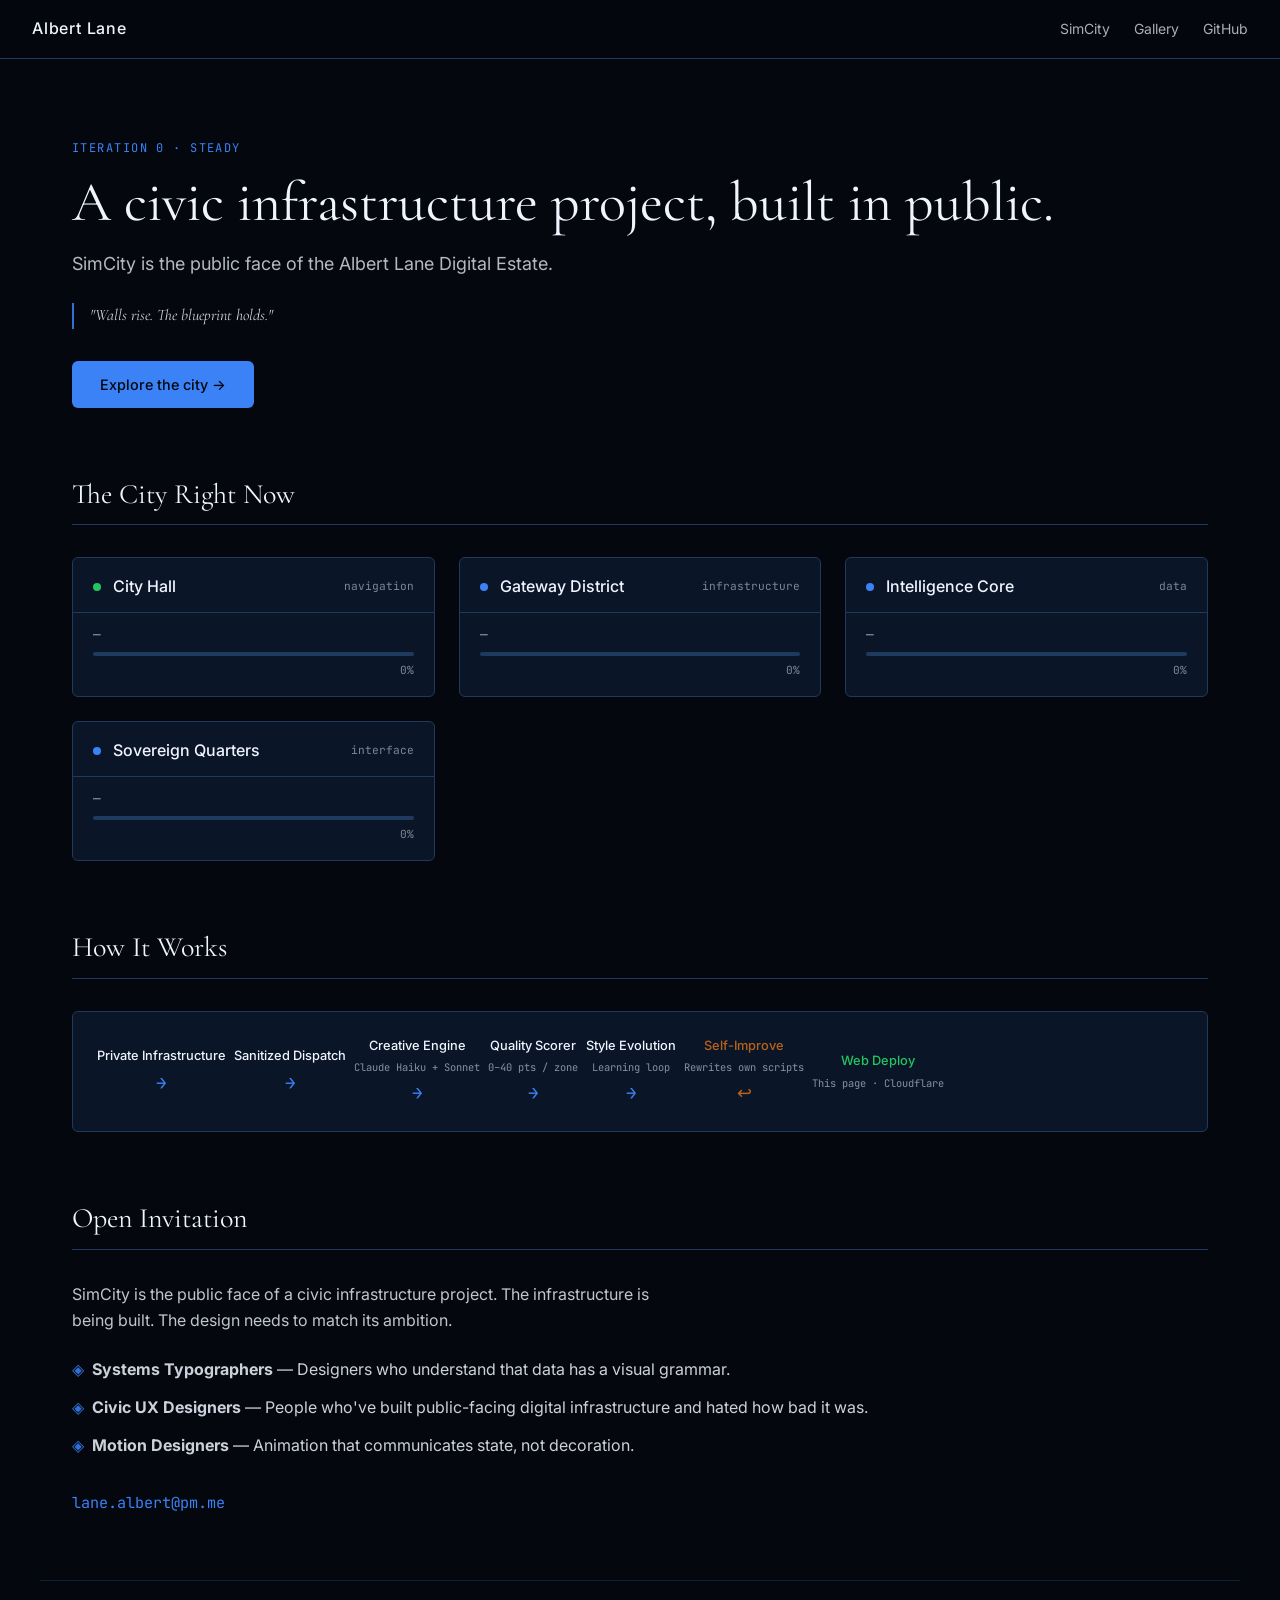
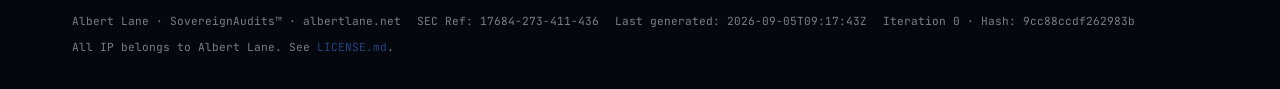
==== site/index.html @ 8b423bdb "simcity_extended_pipeline: cycle update Co-authored-by: Claude Sonnet 4.6 <claude@anthropic.com>" ====
<!DOCTYPE html>
<html lang="en">
<head>
  <meta charset="UTF-8">
  <meta name="viewport" content="width=device-width, initial-scale=1">
  <meta name="description" content="SimCity — sovereign civic infrastructure, building in public.">
  <meta property="og:title" content="SimCity — Albert Lane Digital Estate">
  <meta property="og:description" content="SimCity is the public face of the Albert Lane Digital Estate.">
  <meta property="og:url" content="https://albertlane.org/SimCity">
  <meta name="robots" content="index,follow">
  <title>SimCity — Albert Lane Digital Estate</title>
  <link rel="canonical" href="https://albertlane.org/SimCity">
  <link rel="stylesheet" href="styles.css">
  <link rel="preconnect" href="https://fonts.googleapis.com">
  <link href="https://fonts.googleapis.com/css2?family=Inter:wght@300;400;500;600&family=Cormorant+Garamond:ital,wght@0,400;1,400&family=JetBrains+Mono:wght@400;500&display=swap" rel="stylesheet">
</head>
<body>
  <!-- Authored: Albert Lane | SovereignAudits™ | Rendered: Claude Sonnet 4.6 | 2026-09-05T09:17:43Z -->
  <!-- Auto-generated every hour. Direct edits will be overwritten. -->
  <!-- SEC Whistleblower No. 17684-273-411-436 | Page hash: 9cc88ccdf262983b -->

  <nav class="site-nav" aria-label="Site navigation">
    <a href="/" class="nav-brand">Albert Lane</a>
    <ul class="nav-links">
      <li><a href="/SimCity">SimCity</a></li>
      <li><a href="/SimCity/gallery.html">Gallery</a></li>
      <li><a href="https://github.com/Albert-lane-org/SimCity" rel="noopener">GitHub</a></li>
    </ul>
  </nav>

  <main id="main">
    <section class="hero" aria-labelledby="hero-headline">
      <div class="hero-content">
        <p class="hero-iteration">Iteration 0 · steady</p>
        <h1 id="hero-headline" class="hero-headline">A civic infrastructure project, built in public.</h1>
        <p class="hero-subhead">SimCity is the public face of the Albert Lane Digital Estate.</p>
        <blockquote class="city-signal">
          <p>"Walls rise. The blueprint holds."</p>
        </blockquote>
        <a href="#zones" class="hero-cta">Explore the city →</a>
      </div>
      
    </section>

    <section id="zones" class="zones-section" aria-labelledby="zones-heading">
      <h2 id="zones-heading" class="section-heading">The City Right Now</h2>
      <div class="zone-grid">
        
    <article class="zone-card" data-zone="city_hall" data-status="operational">
      <header class="zone-header">
        <span class="zone-status-dot" style="background:#22C55E" aria-label="operational"></span>
        <h2 class="zone-name">City Hall</h2>
        <span class="zone-layer">navigation</span>
      </header>
      
      <div class="zone-meta">
        <div class="zone-phase">—</div>
        <div class="progress-track" aria-label="0% complete">
          <div class="progress-fill" style="width:0%;background:#22C55E"></div>
        </div>
        <span class="progress-label">0%</span>
      </div>
    </article>
    <article class="zone-card" data-zone="gateway_district" data-status="building">
      <header class="zone-header">
        <span class="zone-status-dot" style="background:#3B82F6" aria-label="building"></span>
        <h2 class="zone-name">Gateway District</h2>
        <span class="zone-layer">infrastructure</span>
      </header>
      
      <div class="zone-meta">
        <div class="zone-phase">—</div>
        <div class="progress-track" aria-label="0% complete">
          <div class="progress-fill" style="width:0%;background:#3B82F6"></div>
        </div>
        <span class="progress-label">0%</span>
      </div>
    </article>
    <article class="zone-card" data-zone="intelligence_core" data-status="building">
      <header class="zone-header">
        <span class="zone-status-dot" style="background:#3B82F6" aria-label="building"></span>
        <h2 class="zone-name">Intelligence Core</h2>
        <span class="zone-layer">data</span>
      </header>
      
      <div class="zone-meta">
        <div class="zone-phase">—</div>
        <div class="progress-track" aria-label="0% complete">
          <div class="progress-fill" style="width:0%;background:#3B82F6"></div>
        </div>
        <span class="progress-label">0%</span>
      </div>
    </article>
    <article class="zone-card" data-zone="sovereign_quarters" data-status="building">
      <header class="zone-header">
        <span class="zone-status-dot" style="background:#3B82F6" aria-label="building"></span>
        <h2 class="zone-name">Sovereign Quarters</h2>
        <span class="zone-layer">interface</span>
      </header>
      
      <div class="zone-meta">
        <div class="zone-phase">—</div>
        <div class="progress-track" aria-label="0% complete">
          <div class="progress-fill" style="width:0%;background:#3B82F6"></div>
        </div>
        <span class="progress-label">0%</span>
      </div>
    </article>
      </div>
    </section>

    <section class="pipeline-section" aria-labelledby="pipeline-heading">
      <h2 id="pipeline-heading" class="section-heading">How It Works</h2>
      <div class="pipeline-diagram" role="img" aria-label="Recursive creative pipeline diagram">
        <div class="pipeline-step">
          <span class="step-label">Private Infrastructure</span>
          <span class="step-arrow">→</span>
        </div>
        <div class="pipeline-step">
          <span class="step-label">Sanitized Dispatch</span>
          <span class="step-arrow">→</span>
        </div>
        <div class="pipeline-step">
          <span class="step-label">Creative Engine</span>
          <span class="step-sub">Claude Haiku + Sonnet</span>
          <span class="step-arrow">→</span>
        </div>
        <div class="pipeline-step">
          <span class="step-label">Quality Scorer</span>
          <span class="step-sub">0–40 pts / zone</span>
          <span class="step-arrow">→</span>
        </div>
        <div class="pipeline-step">
          <span class="step-label">Style Evolution</span>
          <span class="step-sub">Learning loop</span>
          <span class="step-arrow">→</span>
        </div>
        <div class="pipeline-step pipeline-step--self">
          <span class="step-label">Self-Improve</span>
          <span class="step-sub">Rewrites own scripts</span>
          <span class="step-arrow loop-arrow">↩</span>
        </div>
        <div class="pipeline-step pipeline-step--web">
          <span class="step-label">Web Deploy</span>
          <span class="step-sub">This page · Cloudflare</span>
        </div>
      </div>
    </section>

    <section class="invite-section" aria-labelledby="invite-heading">
      <h2 id="invite-heading" class="section-heading">Open Invitation</h2>
      <p class="invite-copy">
        SimCity is the public face of a civic infrastructure project. The infrastructure
        is being built. The design needs to match its ambition.
      </p>
      <ul class="invite-list">
        <li><strong>Systems Typographers</strong> — Designers who understand that data has a visual grammar.</li>
        <li><strong>Civic UX Designers</strong> — People who've built public-facing digital infrastructure and hated how bad it was.</li>
        <li><strong>Motion Designers</strong> — Animation that communicates state, not decoration.</li>
      </ul>
      <a href="mailto:lane.albert@pm.me" class="contact-link">lane.albert@pm.me</a>
    </section>
  </main>

  <footer class="site-footer">
    <div class="footer-meta">
      <span>Albert Lane · SovereignAudits™ · albertlane.net</span>
      <span>SEC Ref: 17684-273-411-436</span>
      <span>Last generated: 2026-09-05T09:17:43Z</span>
      <span>Iteration 0 · Hash: 9cc88ccdf262983b</span>
    </div>
    <p class="footer-copy">All IP belongs to Albert Lane. See <a href="https://github.com/Albert-lane-org/SimCity/blob/main/LICENSE.md">LICENSE.md</a>.</p>
  </footer>

  <!-- Sovereign Canary probe — passive reach beacon -->
  <script id="canary-probe" type="application/json" data-ref="17684-273-411-436">
    {"iteration":0,"ts":"2026-09-05T09:17:43Z","hash":"9cc88ccdf262983b"}
  </script>
</body>
</html>
---- site/styles.css ----
:root {
  --bg:     #04070E;
  --blue:   #3B82F6;
  --ice:    #F0F4FF;
  --mid:    #1E3A5F;
  --dark:   #0A1628;
  --line:   #2563EB;
  --amber:  #B8621A;
  --green:  #22C55E;
  --red:    #EF4444;
  --font-sans:  'Inter', system-ui, sans-serif;
  --font-serif: 'Cormorant Garamond', Georgia, serif;
  --font-mono:  'JetBrains Mono', 'Courier New', monospace;
  --radius:  6px;
  --gap:    1.5rem;
  --max-w:  1200px;
}

*, *::before, *::after { box-sizing: border-box; margin: 0; padding: 0; }

html { scroll-behavior: smooth; }

body {
  background: var(--bg);
  color: var(--ice);
  font-family: var(--font-sans);
  font-size: 16px;
  line-height: 1.6;
  -webkit-font-smoothing: antialiased;
}

/* ── Nav ── */
.site-nav {
  display: flex;
  align-items: center;
  justify-content: space-between;
  padding: 1rem 2rem;
  border-bottom: 1px solid var(--mid);
  position: sticky;
  top: 0;
  background: rgba(4,7,14,0.92);
  backdrop-filter: blur(12px);
  z-index: 100;
}
.nav-brand { color: var(--ice); text-decoration: none; font-weight: 500; letter-spacing: .05em; }
.nav-links { list-style: none; display: flex; gap: 1.5rem; }
.nav-links a { color: var(--ice); text-decoration: none; opacity: .7; transition: opacity .2s; font-size: .875rem; }
.nav-links a:hover, .nav-links a.active { opacity: 1; color: var(--blue); }

/* ── Hero ── */
.hero {
  max-width: var(--max-w);
  margin: 0 auto;
  padding: 5rem 2rem 4rem;
  display: grid;
  grid-template-columns: 1fr auto;
  gap: var(--gap);
  align-items: start;
}
.hero-iteration {
  font-family: var(--font-mono);
  font-size: .75rem;
  color: var(--blue);
  letter-spacing: .12em;
  text-transform: uppercase;
  margin-bottom: .75rem;
}
.hero-headline {
  font-family: var(--font-serif);
  font-size: clamp(2rem, 5vw, 3.5rem);
  font-weight: 400;
  line-height: 1.15;
  color: var(--ice);
  margin-bottom: 1rem;
}
.hero-subhead {
  font-size: 1.125rem;
  opacity: .75;
  max-width: 56ch;
  margin-bottom: 1.5rem;
}
.city-signal {
  border-left: 2px solid var(--blue);
  padding-left: 1rem;
  font-family: var(--font-serif);
  font-style: italic;
  color: var(--ice);
  opacity: .85;
  margin-bottom: 2rem;
}
.hero-cta {
  display: inline-block;
  background: var(--blue);
  color: var(--bg);
  padding: .75rem 1.75rem;
  border-radius: var(--radius);
  text-decoration: none;
  font-weight: 500;
  font-size: .9rem;
  transition: background .2s, transform .15s;
}
.hero-cta:hover { background: var(--line); transform: translateY(-1px); }

/* ── Canary reach ── */
.canary-reach {
  display: flex;
  flex-direction: column;
  align-items: flex-end;
  gap: .25rem;
  font-family: var(--font-mono);
  font-size: .75rem;
}
.canary-label { color: var(--amber); letter-spacing: .1em; }
.canary-score { font-size: 1.5rem; font-weight: 500; color: var(--green); }
.canary-domains { opacity: .6; }

/* ── Zones ── */
.zones-section {
  max-width: var(--max-w);
  margin: 0 auto 4rem;
  padding: 0 2rem;
}
.section-heading {
  font-family: var(--font-serif);
  font-size: 1.75rem;
  font-weight: 400;
  color: var(--ice);
  margin-bottom: 2rem;
  padding-bottom: .5rem;
  border-bottom: 1px solid var(--mid);
}
.zone-grid {
  display: grid;
  grid-template-columns: repeat(auto-fill, minmax(280px, 1fr));
  gap: var(--gap);
}
.zone-card {
  background: var(--dark);
  border: 1px solid var(--mid);
  border-radius: var(--radius);
  overflow: hidden;
  transition: border-color .2s, transform .15s;
}
.zone-card:hover { border-color: var(--blue); transform: translateY(-2px); }
.zone-header {
  display: flex;
  align-items: center;
  gap: .75rem;
  padding: 1rem 1.25rem .75rem;
  border-bottom: 1px solid var(--mid);
}
.zone-status-dot {
  width: 8px; height: 8px;
  border-radius: 50%;
  flex-shrink: 0;
}
.zone-name { font-size: 1rem; font-weight: 500; flex: 1; }
.zone-layer { font-family: var(--font-mono); font-size: .7rem; opacity: .5; }
.zone-svg {
  position: relative;
  background: var(--bg);
  padding: .5rem;
}
.zone-svg svg {
  width: 100%;
  height: auto;
  display: block;
}
.quality-badge {
  position: absolute;
  top: .5rem; right: .5rem;
  background: rgba(4,7,14,.85);
  font-family: var(--font-mono);
  font-size: .65rem;
  color: var(--blue);
  padding: .2rem .4rem;
  border-radius: 3px;
}
.zone-meta {
  padding: .75rem 1.25rem 1rem;
  display: flex;
  flex-direction: column;
  gap: .4rem;
}
.zone-phase { font-size: .8rem; opacity: .65; font-family: var(--font-mono); }
.progress-track {
  height: 4px;
  background: var(--mid);
  border-radius: 2px;
  overflow: hidden;
}
.progress-fill {
  height: 100%;
  border-radius: 2px;
  transition: width .4s ease;
}
.progress-label { font-family: var(--font-mono); font-size: .7rem; opacity: .5; align-self: flex-end; }

/* ── Pipeline ── */
.pipeline-section {
  max-width: var(--max-w);
  margin: 0 auto 4rem;
  padding: 0 2rem;
}
.pipeline-diagram {
  display: flex;
  flex-wrap: wrap;
  align-items: center;
  gap: .5rem;
  padding: 1.5rem;
  background: var(--dark);
  border: 1px solid var(--mid);
  border-radius: var(--radius);
}
.pipeline-step {
  display: flex;
  flex-direction: column;
  align-items: center;
  gap: .2rem;
}
.step-label {
  font-size: .8rem;
  font-weight: 500;
  white-space: nowrap;
}
.step-sub {
  font-family: var(--font-mono);
  font-size: .65rem;
  opacity: .55;
  white-space: nowrap;
}
.step-arrow {
  font-family: var(--font-mono);
  color: var(--blue);
  font-size: 1.1rem;
  align-self: center;
}
.loop-arrow { color: var(--amber); }
.pipeline-step--self .step-label { color: var(--amber); }
.pipeline-step--web .step-label { color: var(--green); }

/* ── Invite ── */
.invite-section {
  max-width: var(--max-w);
  margin: 0 auto 4rem;
  padding: 0 2rem;
}
.invite-copy { max-width: 60ch; opacity: .8; margin-bottom: 1.5rem; }
.invite-list {
  list-style: none;
  display: flex;
  flex-direction: column;
  gap: .75rem;
  margin-bottom: 2rem;
}
.invite-list li {
  padding-left: 1.25rem;
  position: relative;
  opacity: .85;
}
.invite-list li::before {
  content: '◈';
  position: absolute;
  left: 0;
  color: var(--blue);
}
.contact-link {
  font-family: var(--font-mono);
  color: var(--blue);
  text-decoration: none;
  font-size: .95rem;
}
.contact-link:hover { text-decoration: underline; }

/* ── Gallery ── */
.gallery-heading {
  font-family: var(--font-serif);
  font-size: 2rem;
  font-weight: 400;
  max-width: var(--max-w);
  margin: 3rem auto 0.5rem;
  padding: 0 2rem;
}
.gallery-meta {
  font-family: var(--font-mono);
  font-size: .75rem;
  opacity: .5;
  max-width: var(--max-w);
  margin: 0 auto 2rem;
  padding: 0 2rem;
}
.gallery-grid {
  max-width: var(--max-w);
  margin: 0 auto 4rem;
  padding: 0 2rem;
  display: grid;
  grid-template-columns: repeat(auto-fill, minmax(240px, 1fr));
  gap: var(--gap);
}
.gallery-card {
  background: var(--dark);
  border: 1px solid var(--mid);
  border-radius: var(--radius);
  overflow: hidden;
}
.gallery-svg { background: var(--bg); padding: .5rem; }
.gallery-svg svg { width: 100%; height: auto; display: block; }
.gallery-caption {
  display: flex;
  flex-wrap: wrap;
  gap: .4rem;
  padding: .75rem 1rem;
  font-family: var(--font-mono);
  font-size: .7rem;
  border-top: 1px solid var(--mid);
}
.gallery-zone { flex: 1; font-weight: 500; }
.gallery-iter { opacity: .5; }
.gallery-quality { font-weight: 500; }
.gallery-ts { width: 100%; opacity: .4; }

/* ── Footer ── */
.site-footer {
  border-top: 1px solid var(--mid);
  padding: 2rem;
  font-family: var(--font-mono);
  font-size: .7rem;
  opacity: .5;
  max-width: var(--max-w);
  margin: 0 auto;
}
.footer-meta {
  display: flex;
  flex-wrap: wrap;
  gap: 1rem;
  margin-bottom: .5rem;
}
.footer-copy a { color: var(--blue); text-decoration: none; }

/* ── Responsive ── */
@media (max-width: 768px) {
  .hero {
    grid-template-columns: 1fr;
    padding: 3rem 1.25rem 2.5rem;
  }
  .canary-reach { align-items: flex-start; }
  .pipeline-diagram { flex-direction: column; align-items: flex-start; }
  .zone-grid { grid-template-columns: 1fr; }
}
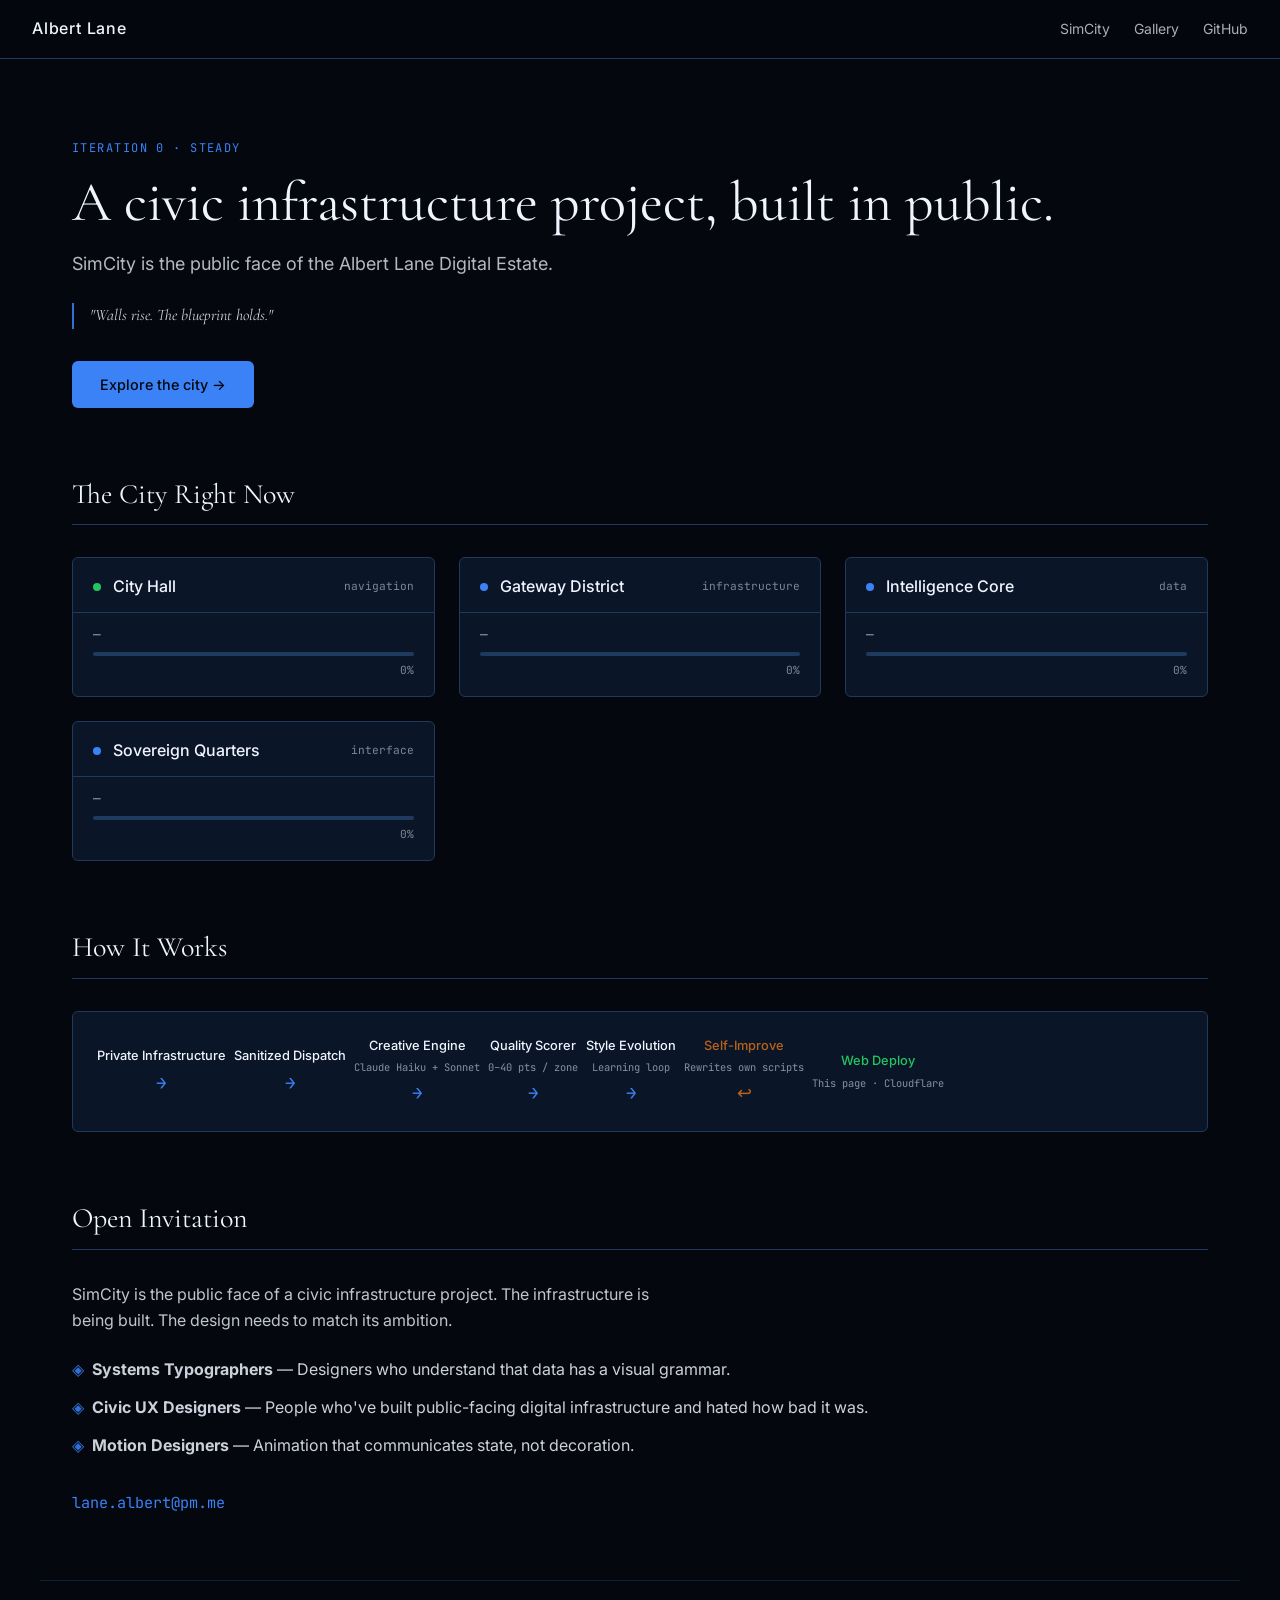
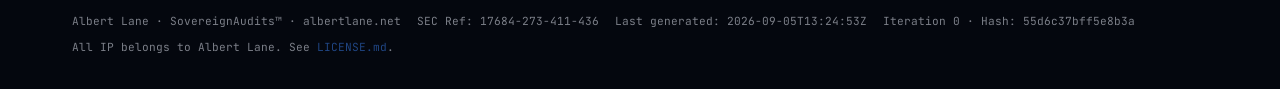
==== commit 5334023d: "simcity_extended_pipeline: cycle update Co-authored-by: Claude Sonnet 4.6 <claude@anthropic.com>" ====
--- a/site/index.html
+++ b/site/index.html
@@ -15,9 +15,9 @@
   <link href="https://fonts.googleapis.com/css2?family=Inter:wght@300;400;500;600&family=Cormorant+Garamond:ital,wght@0,400;1,400&family=JetBrains+Mono:wght@400;500&display=swap" rel="stylesheet">
 </head>
 <body>
-  <!-- Authored: Albert Lane | SovereignAudits™ | Rendered: Claude Sonnet 4.6 | 2026-09-05T09:17:43Z -->
+  <!-- Authored: Albert Lane | SovereignAudits™ | Rendered: Claude Sonnet 4.6 | 2026-09-05T13:24:53Z -->
   <!-- Auto-generated every hour. Direct edits will be overwritten. -->
-  <!-- SEC Whistleblower No. 17684-273-411-436 | Page hash: 9cc88ccdf262983b -->
+  <!-- SEC Whistleblower No. 17684-273-411-436 | Page hash: 55d6c37bff5e8b3a -->
 
   <nav class="site-nav" aria-label="Site navigation">
     <a href="/" class="nav-brand">Albert Lane</a>
@@ -166,15 +166,15 @@
     <div class="footer-meta">
       <span>Albert Lane · SovereignAudits™ · albertlane.net</span>
       <span>SEC Ref: 17684-273-411-436</span>
-      <span>Last generated: 2026-09-05T09:17:43Z</span>
-      <span>Iteration 0 · Hash: 9cc88ccdf262983b</span>
+      <span>Last generated: 2026-09-05T13:24:53Z</span>
+      <span>Iteration 0 · Hash: 55d6c37bff5e8b3a</span>
     </div>
     <p class="footer-copy">All IP belongs to Albert Lane. See <a href="https://github.com/Albert-lane-org/SimCity/blob/main/LICENSE.md">LICENSE.md</a>.</p>
   </footer>
 
   <!-- Sovereign Canary probe — passive reach beacon -->
   <script id="canary-probe" type="application/json" data-ref="17684-273-411-436">
-    {"iteration":0,"ts":"2026-09-05T09:17:43Z","hash":"9cc88ccdf262983b"}
+    {"iteration":0,"ts":"2026-09-05T13:24:53Z","hash":"55d6c37bff5e8b3a"}
   </script>
 </body>
 </html>
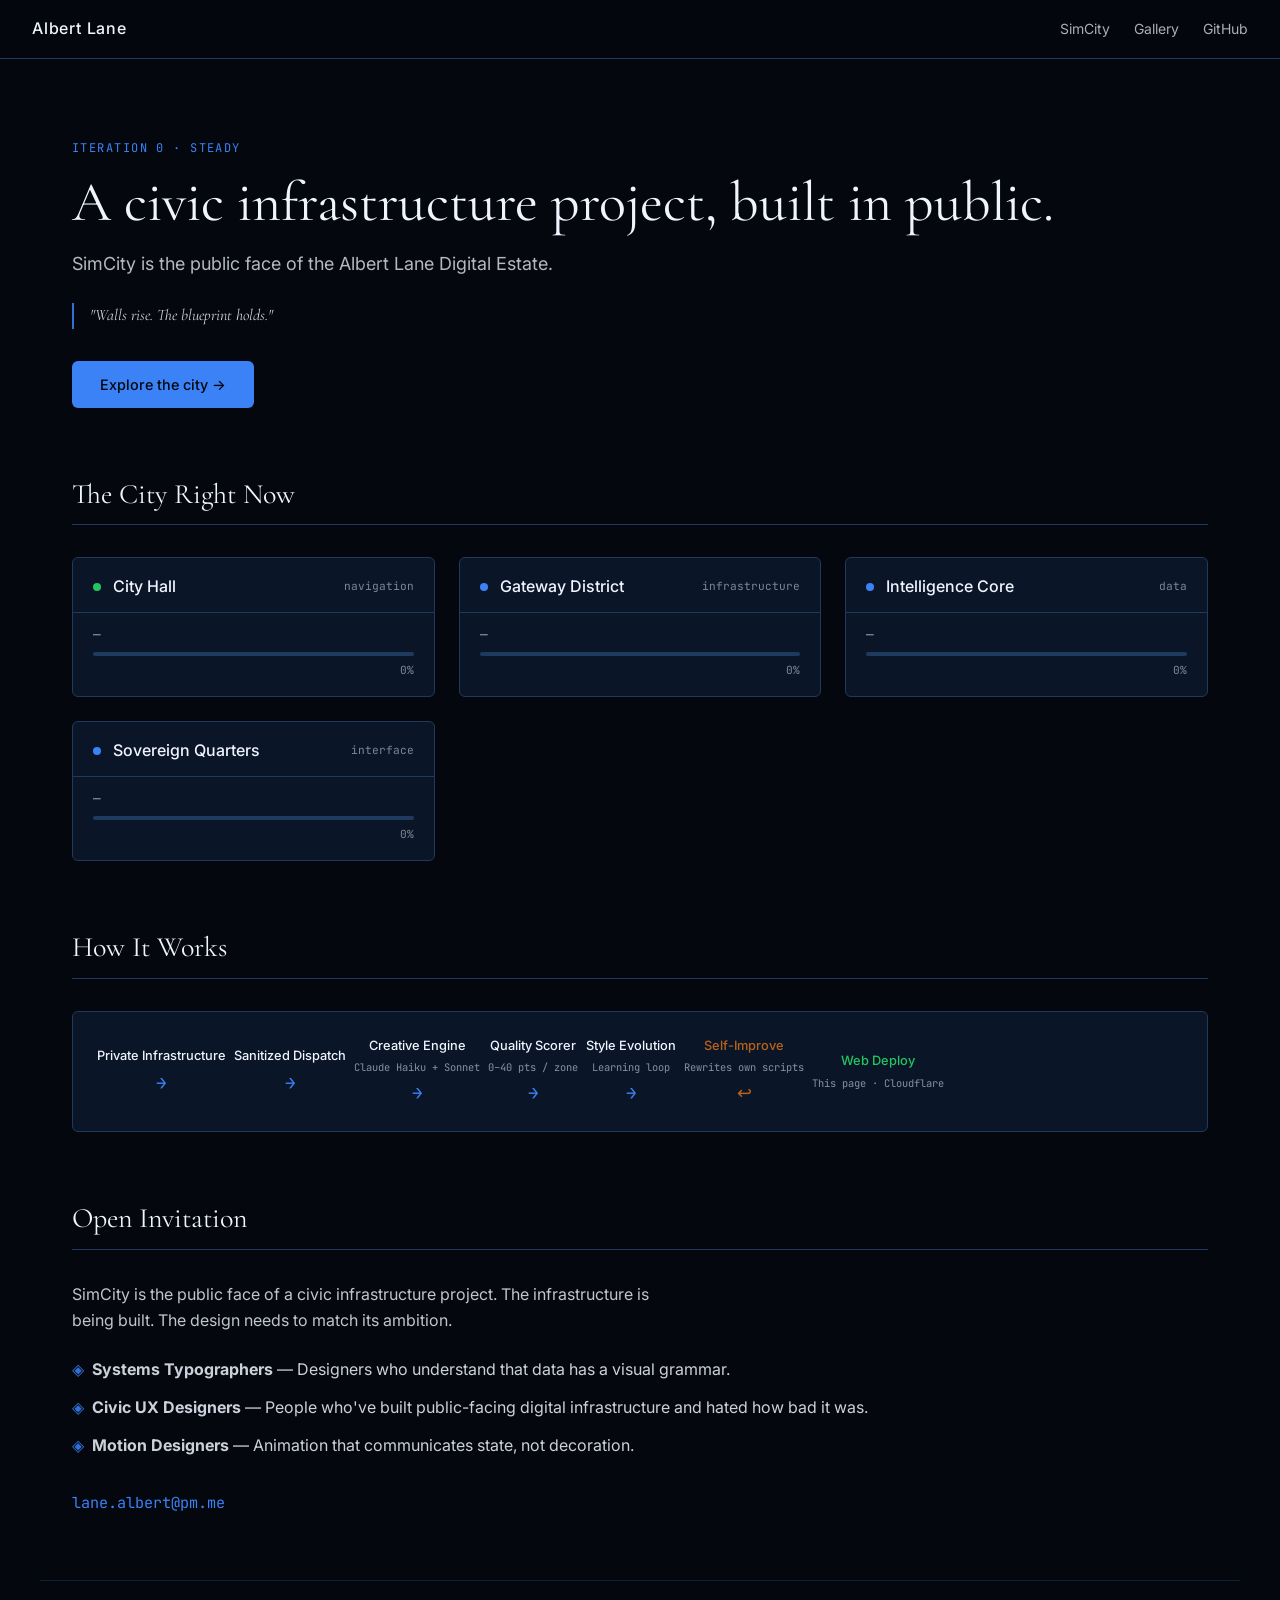
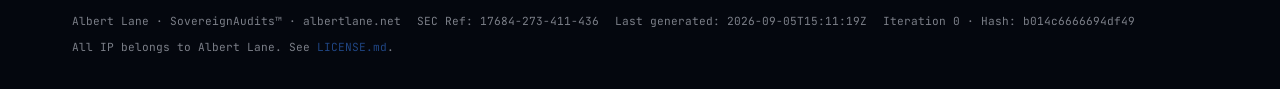
==== commit 5b8b642d: "simcity_extended_pipeline: cycle update Co-authored-by: Claude Sonnet 4.6 <claude@anthropic.com>" ====
--- a/site/index.html
+++ b/site/index.html
@@ -15,9 +15,9 @@
   <link href="https://fonts.googleapis.com/css2?family=Inter:wght@300;400;500;600&family=Cormorant+Garamond:ital,wght@0,400;1,400&family=JetBrains+Mono:wght@400;500&display=swap" rel="stylesheet">
 </head>
 <body>
-  <!-- Authored: Albert Lane | SovereignAudits™ | Rendered: Claude Sonnet 4.6 | 2026-09-05T13:24:53Z -->
+  <!-- Authored: Albert Lane | SovereignAudits™ | Rendered: Claude Sonnet 4.6 | 2026-09-05T15:11:19Z -->
   <!-- Auto-generated every hour. Direct edits will be overwritten. -->
-  <!-- SEC Whistleblower No. 17684-273-411-436 | Page hash: 55d6c37bff5e8b3a -->
+  <!-- SEC Whistleblower No. 17684-273-411-436 | Page hash: b014c6666694df49 -->
 
   <nav class="site-nav" aria-label="Site navigation">
     <a href="/" class="nav-brand">Albert Lane</a>
@@ -166,15 +166,15 @@
     <div class="footer-meta">
       <span>Albert Lane · SovereignAudits™ · albertlane.net</span>
       <span>SEC Ref: 17684-273-411-436</span>
-      <span>Last generated: 2026-09-05T13:24:53Z</span>
-      <span>Iteration 0 · Hash: 55d6c37bff5e8b3a</span>
+      <span>Last generated: 2026-09-05T15:11:19Z</span>
+      <span>Iteration 0 · Hash: b014c6666694df49</span>
     </div>
     <p class="footer-copy">All IP belongs to Albert Lane. See <a href="https://github.com/Albert-lane-org/SimCity/blob/main/LICENSE.md">LICENSE.md</a>.</p>
   </footer>
 
   <!-- Sovereign Canary probe — passive reach beacon -->
   <script id="canary-probe" type="application/json" data-ref="17684-273-411-436">
-    {"iteration":0,"ts":"2026-09-05T13:24:53Z","hash":"55d6c37bff5e8b3a"}
+    {"iteration":0,"ts":"2026-09-05T15:11:19Z","hash":"b014c6666694df49"}
   </script>
 </body>
 </html>
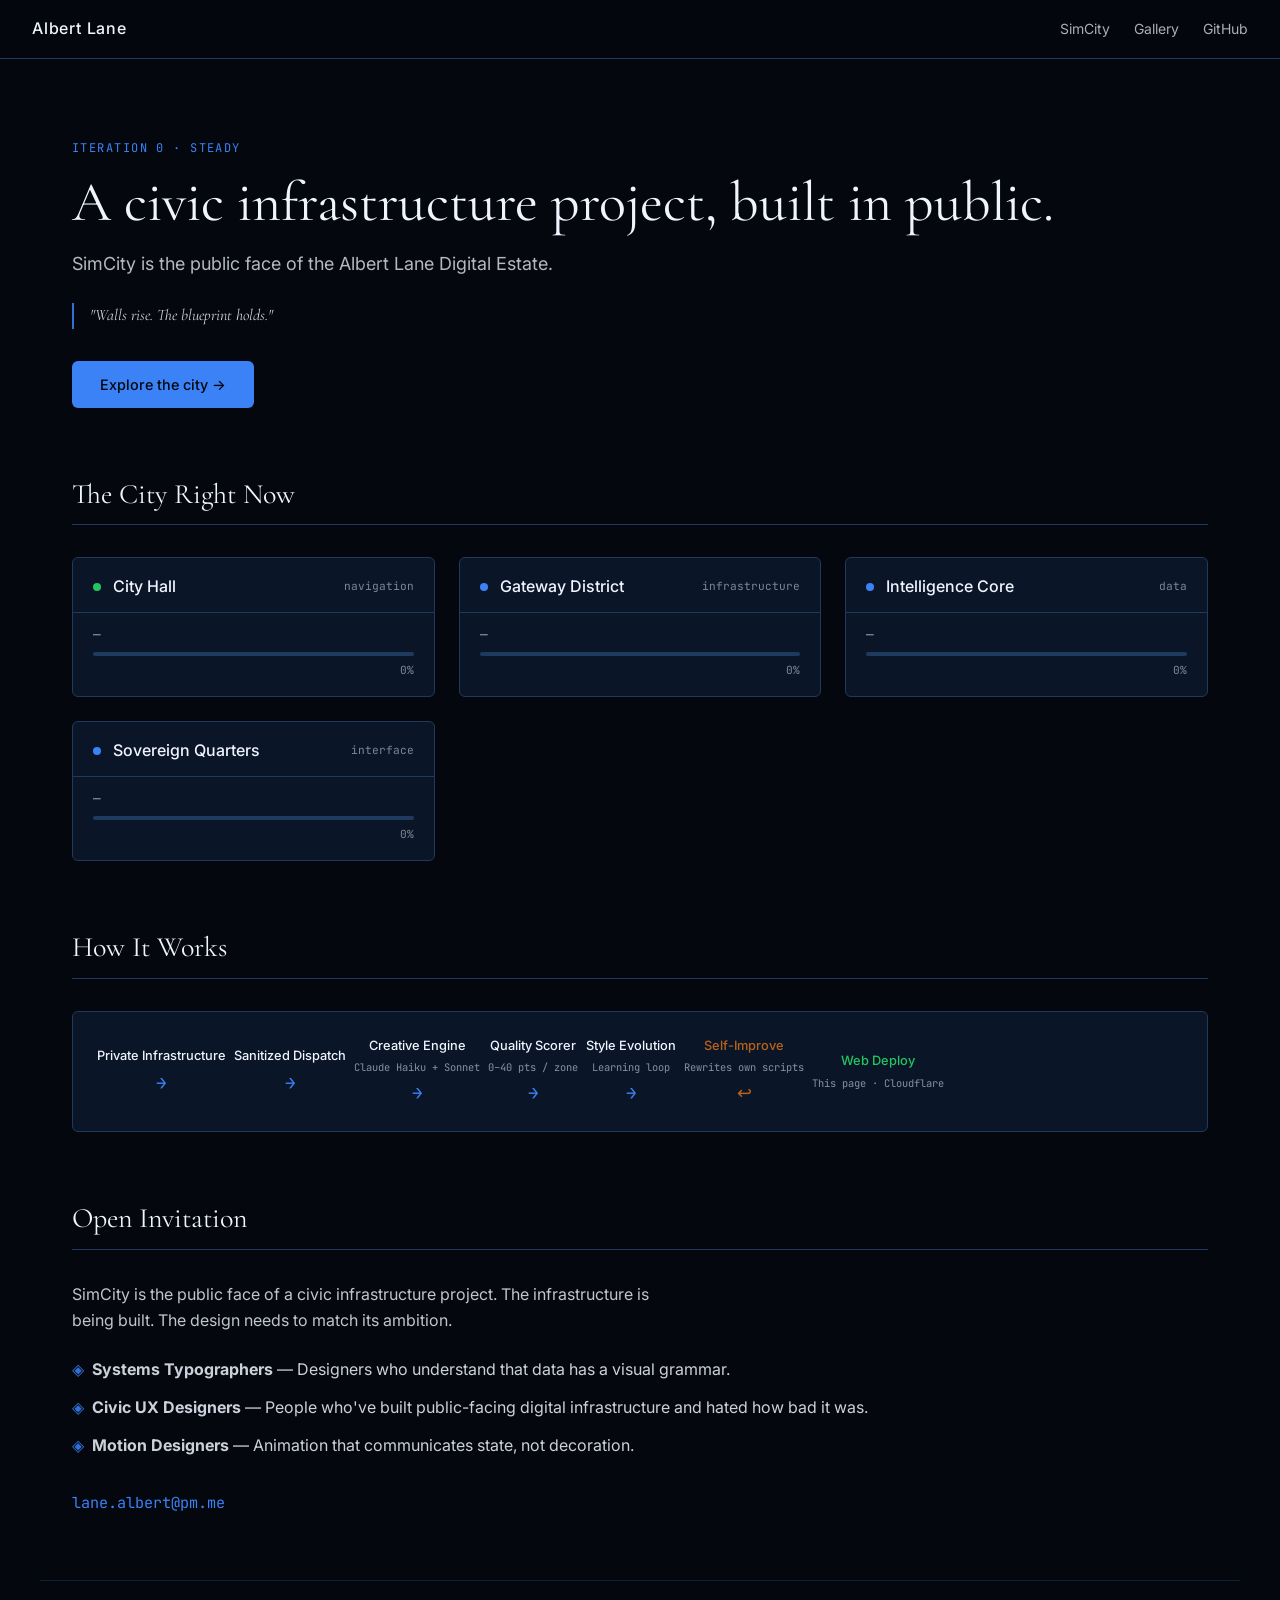
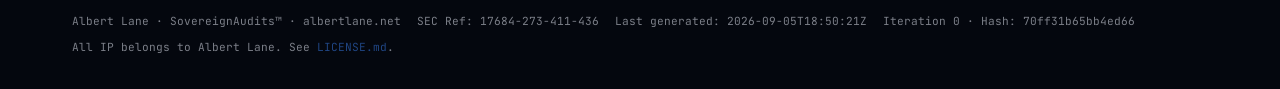
==== commit e052188a: "simcity_extended_pipeline: cycle update Co-authored-by: Claude Sonnet 4.6 <claude@anthropic.com>" ====
--- a/site/index.html
+++ b/site/index.html
@@ -15,9 +15,9 @@
   <link href="https://fonts.googleapis.com/css2?family=Inter:wght@300;400;500;600&family=Cormorant+Garamond:ital,wght@0,400;1,400&family=JetBrains+Mono:wght@400;500&display=swap" rel="stylesheet">
 </head>
 <body>
-  <!-- Authored: Albert Lane | SovereignAudits™ | Rendered: Claude Sonnet 4.6 | 2026-09-05T15:11:19Z -->
+  <!-- Authored: Albert Lane | SovereignAudits™ | Rendered: Claude Sonnet 4.6 | 2026-09-05T18:50:21Z -->
   <!-- Auto-generated every hour. Direct edits will be overwritten. -->
-  <!-- SEC Whistleblower No. 17684-273-411-436 | Page hash: b014c6666694df49 -->
+  <!-- SEC Whistleblower No. 17684-273-411-436 | Page hash: 70ff31b65bb4ed66 -->
 
   <nav class="site-nav" aria-label="Site navigation">
     <a href="/" class="nav-brand">Albert Lane</a>
@@ -166,15 +166,15 @@
     <div class="footer-meta">
       <span>Albert Lane · SovereignAudits™ · albertlane.net</span>
       <span>SEC Ref: 17684-273-411-436</span>
-      <span>Last generated: 2026-09-05T15:11:19Z</span>
-      <span>Iteration 0 · Hash: b014c6666694df49</span>
+      <span>Last generated: 2026-09-05T18:50:21Z</span>
+      <span>Iteration 0 · Hash: 70ff31b65bb4ed66</span>
     </div>
     <p class="footer-copy">All IP belongs to Albert Lane. See <a href="https://github.com/Albert-lane-org/SimCity/blob/main/LICENSE.md">LICENSE.md</a>.</p>
   </footer>
 
   <!-- Sovereign Canary probe — passive reach beacon -->
   <script id="canary-probe" type="application/json" data-ref="17684-273-411-436">
-    {"iteration":0,"ts":"2026-09-05T15:11:19Z","hash":"b014c6666694df49"}
+    {"iteration":0,"ts":"2026-09-05T18:50:21Z","hash":"70ff31b65bb4ed66"}
   </script>
 </body>
 </html>
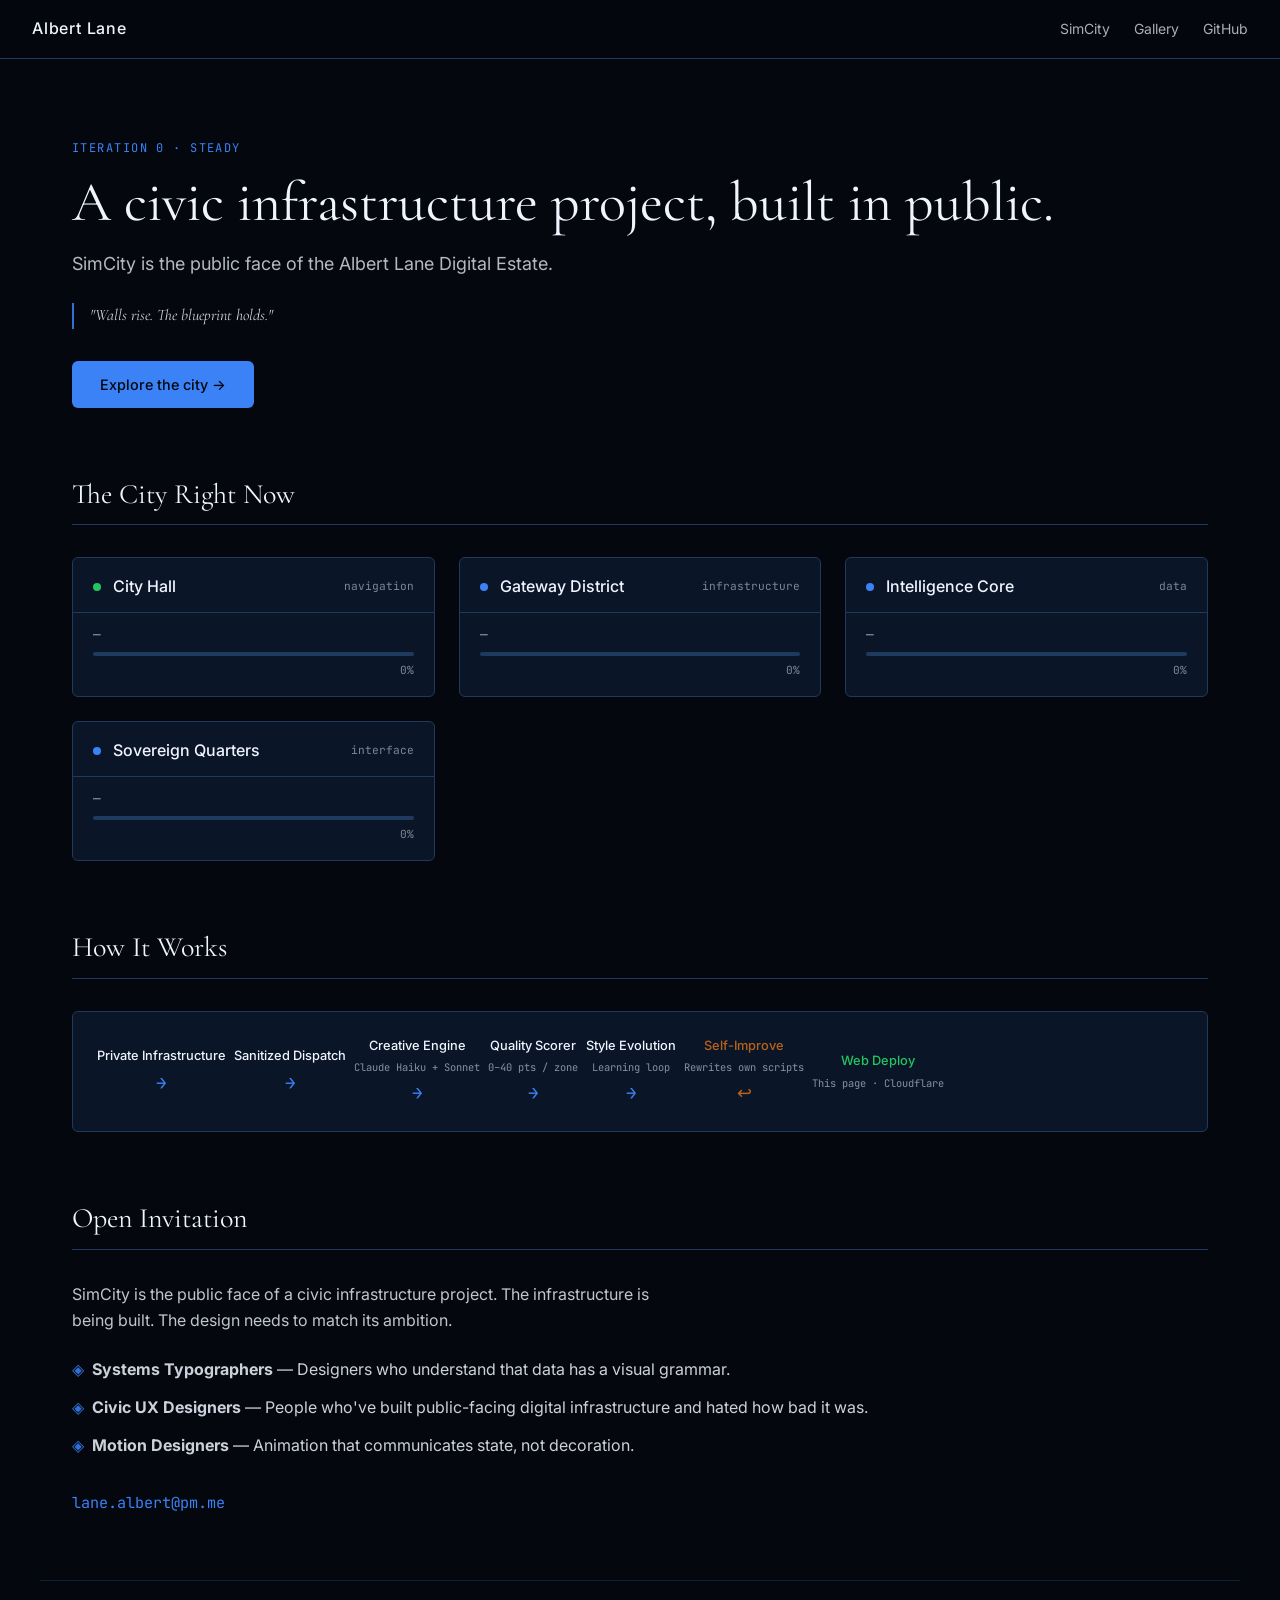
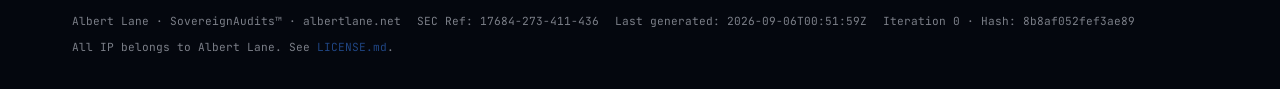
==== commit ee64b03a: "simcity_extended_pipeline: cycle update Co-authored-by: Claude Sonnet 4.6 <claude@anthropic.com>" ====
--- a/site/index.html
+++ b/site/index.html
@@ -15,9 +15,9 @@
   <link href="https://fonts.googleapis.com/css2?family=Inter:wght@300;400;500;600&family=Cormorant+Garamond:ital,wght@0,400;1,400&family=JetBrains+Mono:wght@400;500&display=swap" rel="stylesheet">
 </head>
 <body>
-  <!-- Authored: Albert Lane | SovereignAudits™ | Rendered: Claude Sonnet 4.6 | 2026-09-05T18:50:21Z -->
+  <!-- Authored: Albert Lane | SovereignAudits™ | Rendered: Claude Sonnet 4.6 | 2026-09-06T00:51:59Z -->
   <!-- Auto-generated every hour. Direct edits will be overwritten. -->
-  <!-- SEC Whistleblower No. 17684-273-411-436 | Page hash: 70ff31b65bb4ed66 -->
+  <!-- SEC Whistleblower No. 17684-273-411-436 | Page hash: 8b8af052fef3ae89 -->
 
   <nav class="site-nav" aria-label="Site navigation">
     <a href="/" class="nav-brand">Albert Lane</a>
@@ -166,15 +166,15 @@
     <div class="footer-meta">
       <span>Albert Lane · SovereignAudits™ · albertlane.net</span>
       <span>SEC Ref: 17684-273-411-436</span>
-      <span>Last generated: 2026-09-05T18:50:21Z</span>
-      <span>Iteration 0 · Hash: 70ff31b65bb4ed66</span>
+      <span>Last generated: 2026-09-06T00:51:59Z</span>
+      <span>Iteration 0 · Hash: 8b8af052fef3ae89</span>
     </div>
     <p class="footer-copy">All IP belongs to Albert Lane. See <a href="https://github.com/Albert-lane-org/SimCity/blob/main/LICENSE.md">LICENSE.md</a>.</p>
   </footer>
 
   <!-- Sovereign Canary probe — passive reach beacon -->
   <script id="canary-probe" type="application/json" data-ref="17684-273-411-436">
-    {"iteration":0,"ts":"2026-09-05T18:50:21Z","hash":"70ff31b65bb4ed66"}
+    {"iteration":0,"ts":"2026-09-06T00:51:59Z","hash":"8b8af052fef3ae89"}
   </script>
 </body>
 </html>
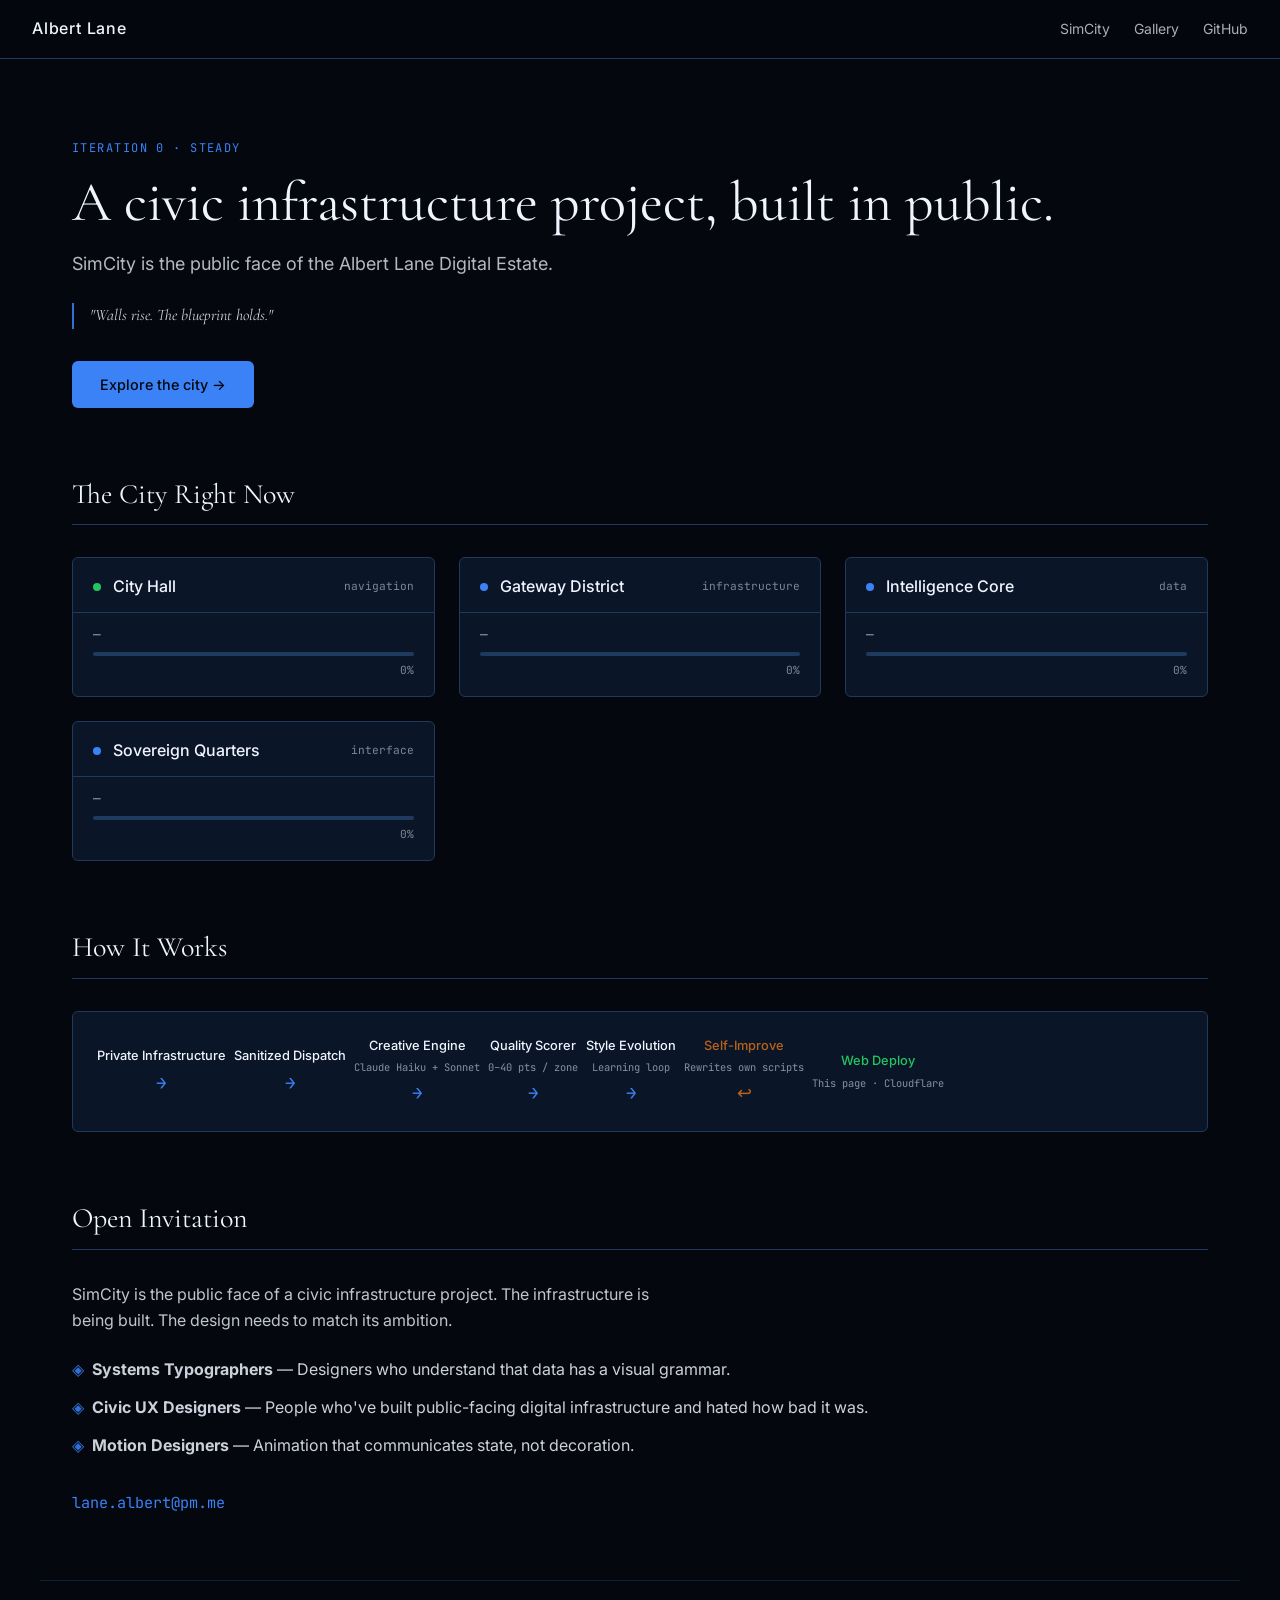
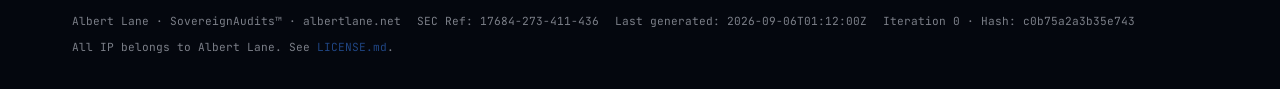
==== commit d5bda930: "simcity_extended_pipeline: cycle update Co-authored-by: Claude Sonnet 4.6 <claude@anthropic.com>" ====
--- a/site/index.html
+++ b/site/index.html
@@ -15,9 +15,9 @@
   <link href="https://fonts.googleapis.com/css2?family=Inter:wght@300;400;500;600&family=Cormorant+Garamond:ital,wght@0,400;1,400&family=JetBrains+Mono:wght@400;500&display=swap" rel="stylesheet">
 </head>
 <body>
-  <!-- Authored: Albert Lane | SovereignAudits™ | Rendered: Claude Sonnet 4.6 | 2026-09-06T00:51:59Z -->
+  <!-- Authored: Albert Lane | SovereignAudits™ | Rendered: Claude Sonnet 4.6 | 2026-09-06T01:12:00Z -->
   <!-- Auto-generated every hour. Direct edits will be overwritten. -->
-  <!-- SEC Whistleblower No. 17684-273-411-436 | Page hash: 8b8af052fef3ae89 -->
+  <!-- SEC Whistleblower No. 17684-273-411-436 | Page hash: c0b75a2a3b35e743 -->
 
   <nav class="site-nav" aria-label="Site navigation">
     <a href="/" class="nav-brand">Albert Lane</a>
@@ -166,15 +166,15 @@
     <div class="footer-meta">
       <span>Albert Lane · SovereignAudits™ · albertlane.net</span>
       <span>SEC Ref: 17684-273-411-436</span>
-      <span>Last generated: 2026-09-06T00:51:59Z</span>
-      <span>Iteration 0 · Hash: 8b8af052fef3ae89</span>
+      <span>Last generated: 2026-09-06T01:12:00Z</span>
+      <span>Iteration 0 · Hash: c0b75a2a3b35e743</span>
     </div>
     <p class="footer-copy">All IP belongs to Albert Lane. See <a href="https://github.com/Albert-lane-org/SimCity/blob/main/LICENSE.md">LICENSE.md</a>.</p>
   </footer>
 
   <!-- Sovereign Canary probe — passive reach beacon -->
   <script id="canary-probe" type="application/json" data-ref="17684-273-411-436">
-    {"iteration":0,"ts":"2026-09-06T00:51:59Z","hash":"8b8af052fef3ae89"}
+    {"iteration":0,"ts":"2026-09-06T01:12:00Z","hash":"c0b75a2a3b35e743"}
   </script>
 </body>
 </html>
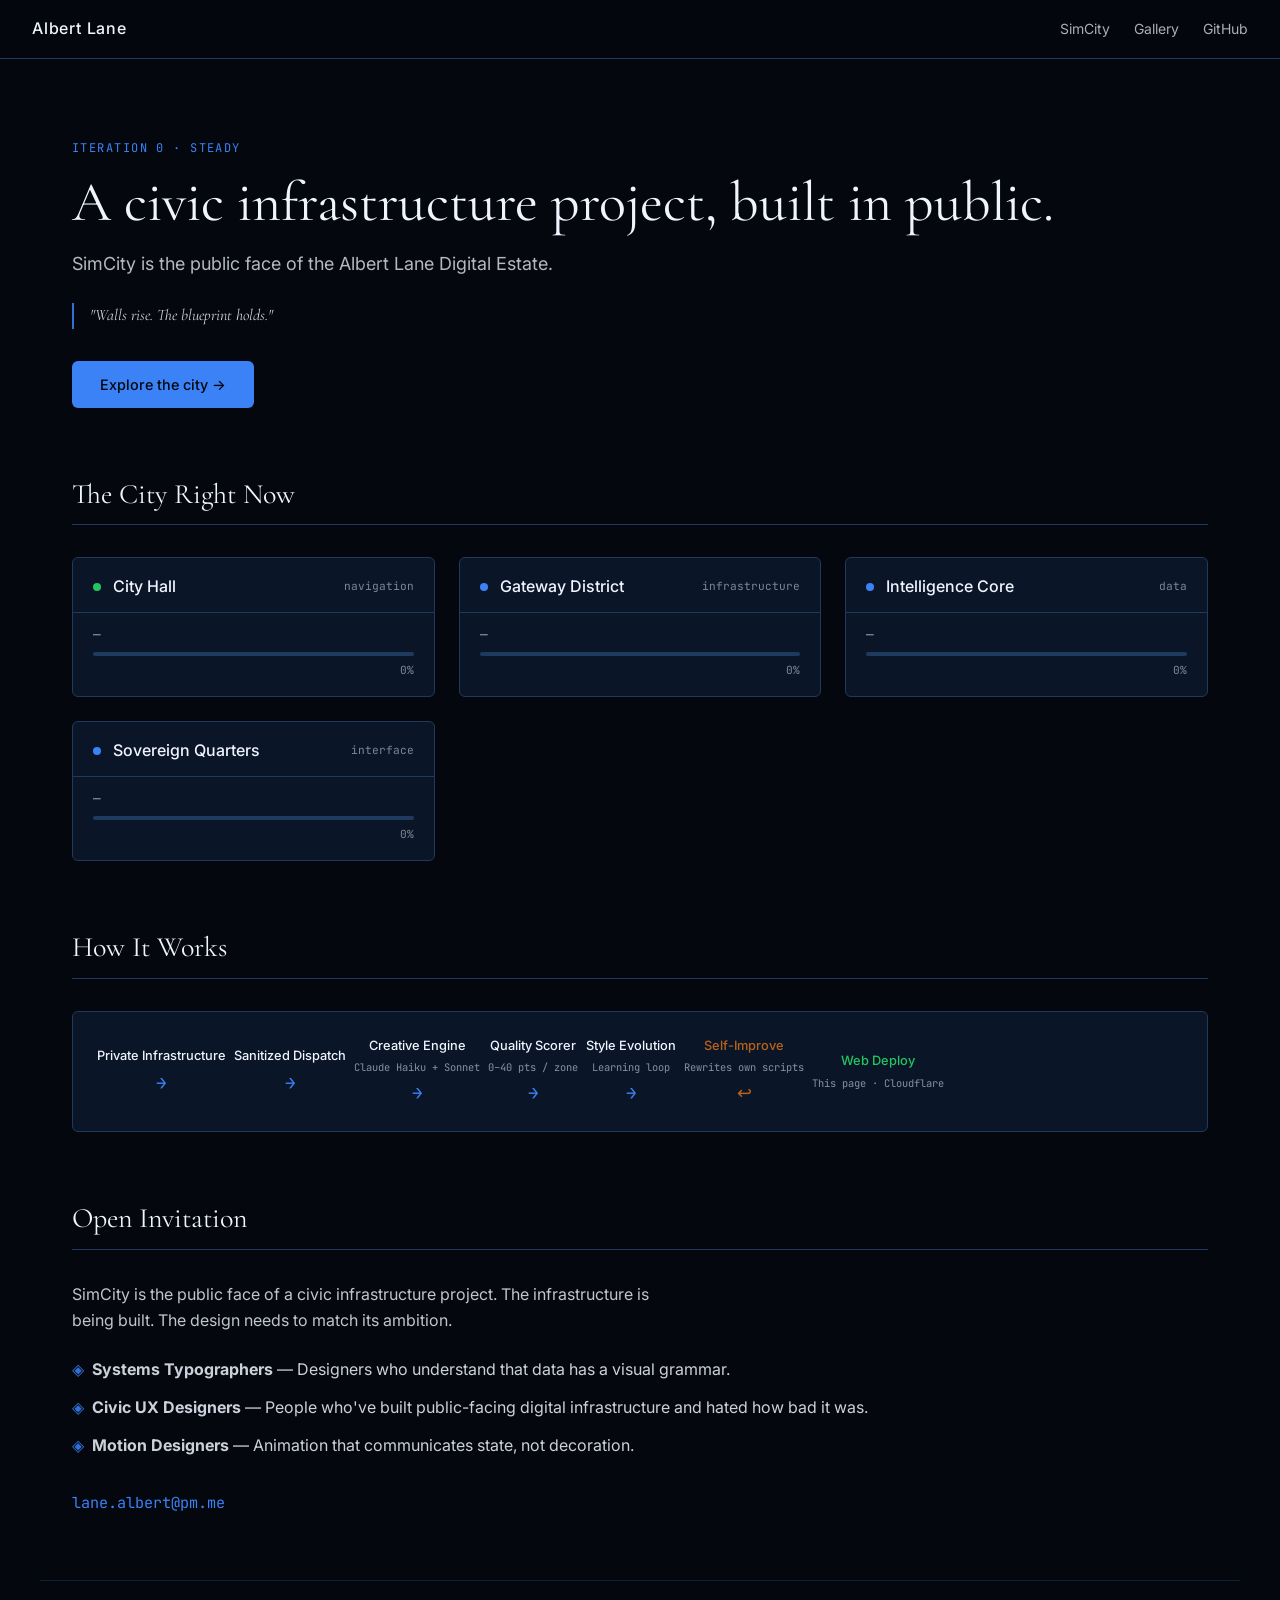
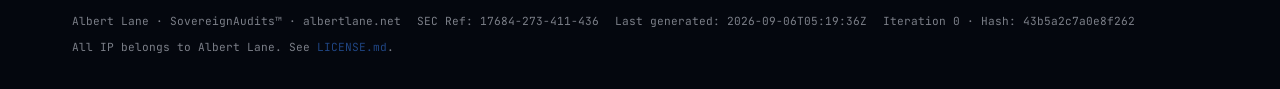
==== commit 12d703b4: "simcity_extended_pipeline: cycle update Co-authored-by: Claude Sonnet 4.6 <claude@anthropic.com>" ====
--- a/site/index.html
+++ b/site/index.html
@@ -15,9 +15,9 @@
   <link href="https://fonts.googleapis.com/css2?family=Inter:wght@300;400;500;600&family=Cormorant+Garamond:ital,wght@0,400;1,400&family=JetBrains+Mono:wght@400;500&display=swap" rel="stylesheet">
 </head>
 <body>
-  <!-- Authored: Albert Lane | SovereignAudits™ | Rendered: Claude Sonnet 4.6 | 2026-09-06T01:12:00Z -->
+  <!-- Authored: Albert Lane | SovereignAudits™ | Rendered: Claude Sonnet 4.6 | 2026-09-06T05:19:36Z -->
   <!-- Auto-generated every hour. Direct edits will be overwritten. -->
-  <!-- SEC Whistleblower No. 17684-273-411-436 | Page hash: c0b75a2a3b35e743 -->
+  <!-- SEC Whistleblower No. 17684-273-411-436 | Page hash: 43b5a2c7a0e8f262 -->
 
   <nav class="site-nav" aria-label="Site navigation">
     <a href="/" class="nav-brand">Albert Lane</a>
@@ -166,15 +166,15 @@
     <div class="footer-meta">
       <span>Albert Lane · SovereignAudits™ · albertlane.net</span>
       <span>SEC Ref: 17684-273-411-436</span>
-      <span>Last generated: 2026-09-06T01:12:00Z</span>
-      <span>Iteration 0 · Hash: c0b75a2a3b35e743</span>
+      <span>Last generated: 2026-09-06T05:19:36Z</span>
+      <span>Iteration 0 · Hash: 43b5a2c7a0e8f262</span>
     </div>
     <p class="footer-copy">All IP belongs to Albert Lane. See <a href="https://github.com/Albert-lane-org/SimCity/blob/main/LICENSE.md">LICENSE.md</a>.</p>
   </footer>
 
   <!-- Sovereign Canary probe — passive reach beacon -->
   <script id="canary-probe" type="application/json" data-ref="17684-273-411-436">
-    {"iteration":0,"ts":"2026-09-06T01:12:00Z","hash":"c0b75a2a3b35e743"}
+    {"iteration":0,"ts":"2026-09-06T05:19:36Z","hash":"43b5a2c7a0e8f262"}
   </script>
 </body>
 </html>
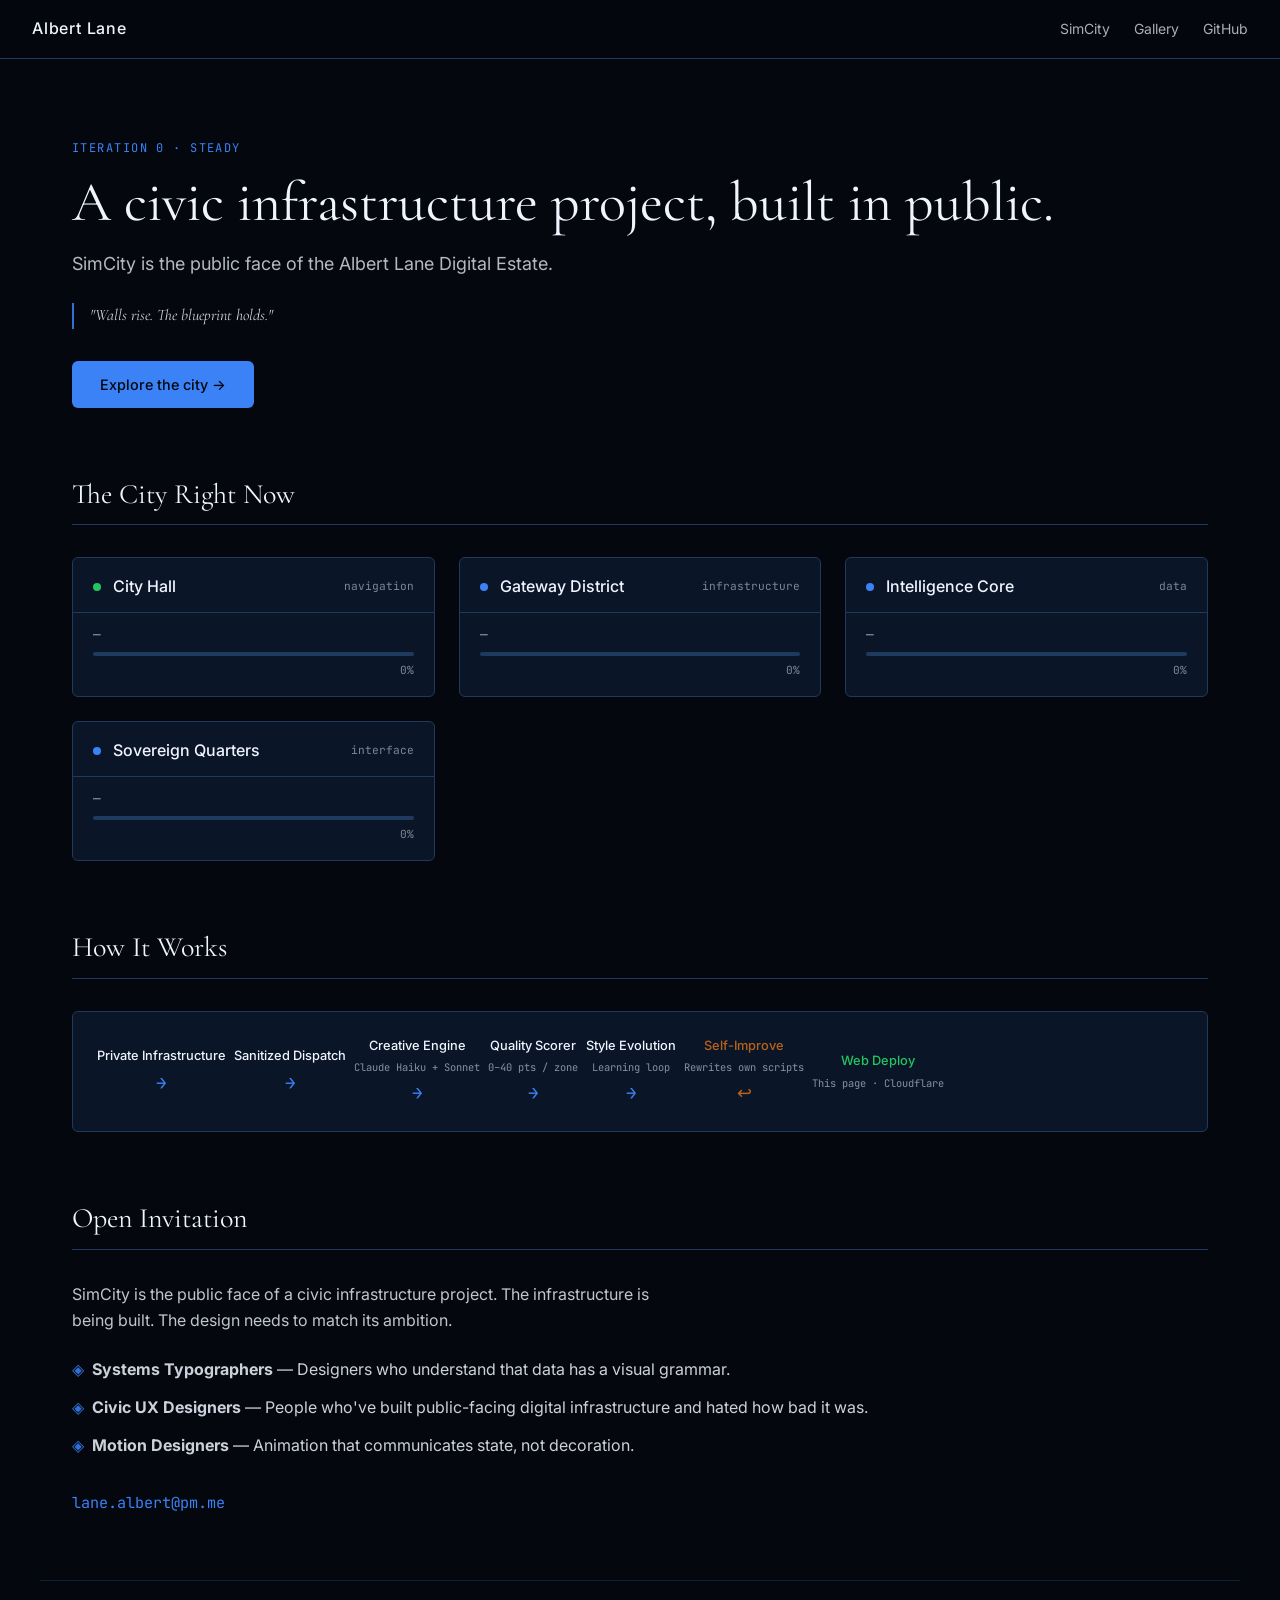
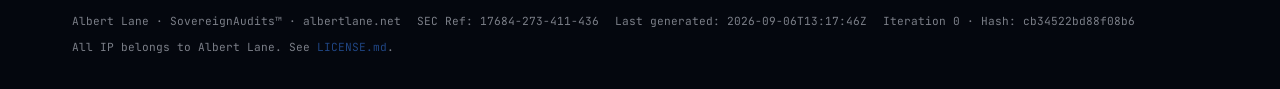
==== commit 5bce6b08: "simcity_extended_pipeline: cycle update Co-authored-by: Claude Sonnet 4.6 <claude@anthropic.com>" ====
--- a/site/index.html
+++ b/site/index.html
@@ -15,9 +15,9 @@
   <link href="https://fonts.googleapis.com/css2?family=Inter:wght@300;400;500;600&family=Cormorant+Garamond:ital,wght@0,400;1,400&family=JetBrains+Mono:wght@400;500&display=swap" rel="stylesheet">
 </head>
 <body>
-  <!-- Authored: Albert Lane | SovereignAudits™ | Rendered: Claude Sonnet 4.6 | 2026-09-06T05:19:36Z -->
+  <!-- Authored: Albert Lane | SovereignAudits™ | Rendered: Claude Sonnet 4.6 | 2026-09-06T13:17:46Z -->
   <!-- Auto-generated every hour. Direct edits will be overwritten. -->
-  <!-- SEC Whistleblower No. 17684-273-411-436 | Page hash: 43b5a2c7a0e8f262 -->
+  <!-- SEC Whistleblower No. 17684-273-411-436 | Page hash: cb34522bd88f08b6 -->
 
   <nav class="site-nav" aria-label="Site navigation">
     <a href="/" class="nav-brand">Albert Lane</a>
@@ -166,15 +166,15 @@
     <div class="footer-meta">
       <span>Albert Lane · SovereignAudits™ · albertlane.net</span>
       <span>SEC Ref: 17684-273-411-436</span>
-      <span>Last generated: 2026-09-06T05:19:36Z</span>
-      <span>Iteration 0 · Hash: 43b5a2c7a0e8f262</span>
+      <span>Last generated: 2026-09-06T13:17:46Z</span>
+      <span>Iteration 0 · Hash: cb34522bd88f08b6</span>
     </div>
     <p class="footer-copy">All IP belongs to Albert Lane. See <a href="https://github.com/Albert-lane-org/SimCity/blob/main/LICENSE.md">LICENSE.md</a>.</p>
   </footer>
 
   <!-- Sovereign Canary probe — passive reach beacon -->
   <script id="canary-probe" type="application/json" data-ref="17684-273-411-436">
-    {"iteration":0,"ts":"2026-09-06T05:19:36Z","hash":"43b5a2c7a0e8f262"}
+    {"iteration":0,"ts":"2026-09-06T13:17:46Z","hash":"cb34522bd88f08b6"}
   </script>
 </body>
 </html>
